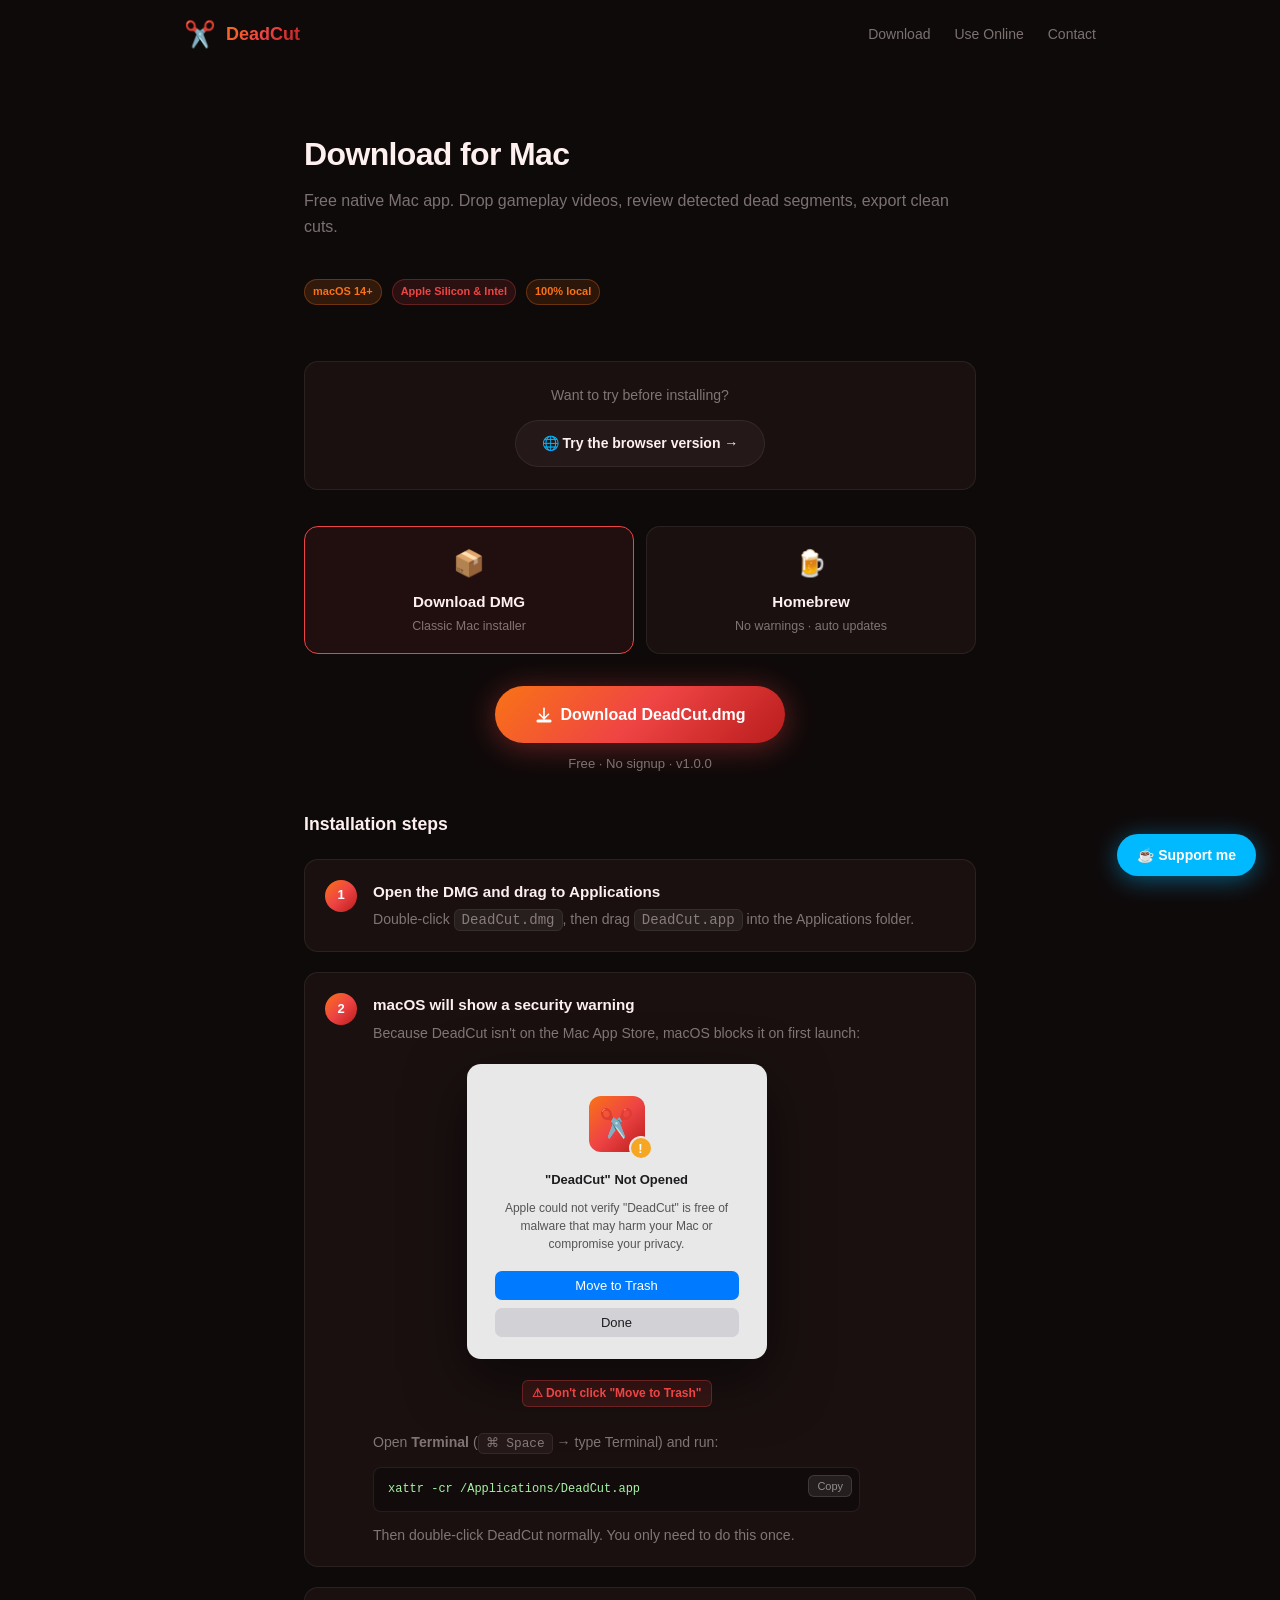
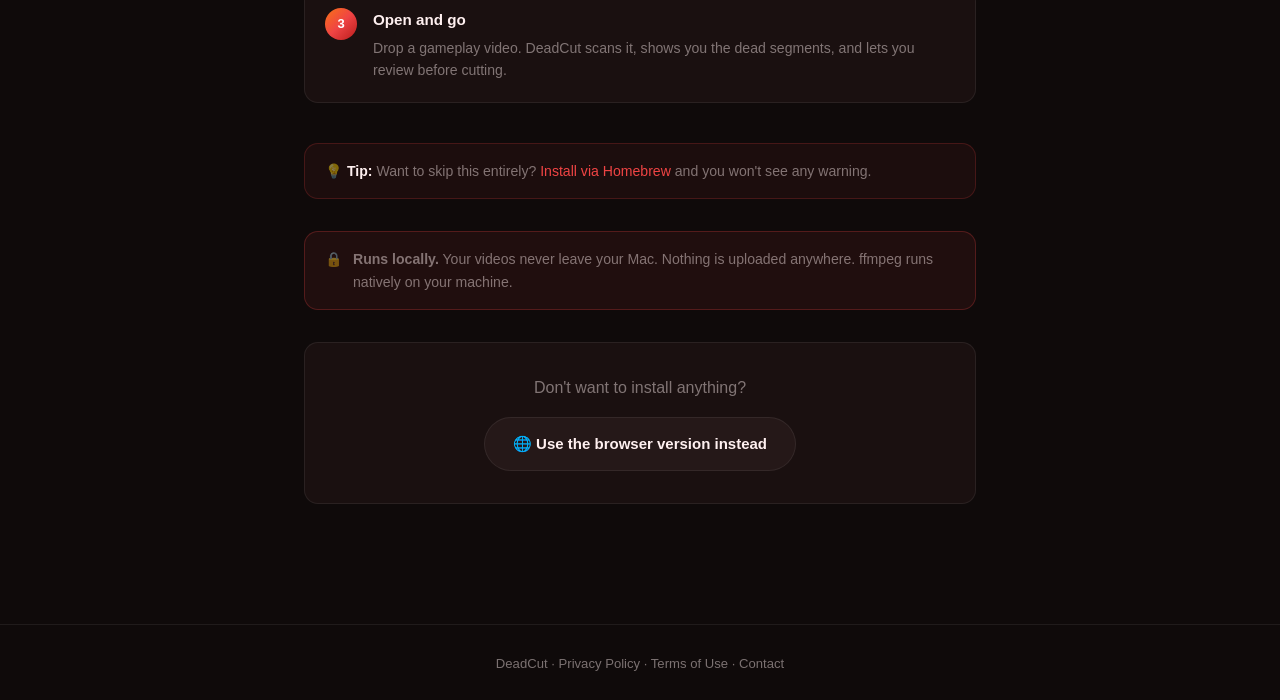
==== docs/download.html @ 61697d62 "Initial DeadCut website and docs" ====
<!DOCTYPE html>
<html lang="en">
<head>
  <meta charset="UTF-8" />
  <meta name="viewport" content="width=device-width, initial-scale=1.0" />
  <title>Download DeadCut for Mac</title>
  <meta name="description" content="Download DeadCut, free Mac app to auto-remove loading screens and dead air from gameplay videos." />
  <link rel="icon" type="image/png" href="icon.png" />
  <link rel="stylesheet" href="style.css" />
  <style>
    .step-body { min-width: 0; overflow: hidden; }
    .terminal-wrap { position:relative; margin:12px 0; }
    .terminal-block {
      background:rgba(0,0,0,0.3); border:1px solid rgba(255,255,255,0.08);
      border-radius:8px; padding:12px 14px; padding-right:44px;
      font-family:'SF Mono',Menlo,monospace; font-size:12px;
      color:#a5f3a5; white-space:pre-wrap; word-break:break-all; margin:0;
    }
    .copy-btn {
      position:absolute; top:8px; right:8px;
      background:rgba(255,255,255,0.08); border:1px solid rgba(255,255,255,0.12);
      border-radius:6px; padding:4px 8px; cursor:pointer;
      font-size:11px; color:rgba(255,255,255,0.5);
      transition:background .15s, color .15s;
    }
    .copy-btn:hover { background:rgba(255,255,255,0.15); color:#fff; }
    .copy-btn.copied { color:#a5f3a5; border-color:rgba(165,243,165,0.3); }
    kbd {
      background:var(--surface2); border:1px solid var(--border);
      border-radius:5px; padding:2px 7px; font-family:'SF Mono',Menlo,monospace; font-size:.8rem;
    }
    .gatekeeper-mock {
      background:#e8e8e8; border-radius:14px; padding:28px 28px 22px;
      max-width:300px; margin:20px auto;
      box-shadow:0 20px 60px rgba(0,0,0,0.5); text-align:center;
      font-family:-apple-system,BlinkMacSystemFont,sans-serif;
    }
    .gk-icon-wrap { width:64px; height:64px; margin:0 auto 14px; position:relative; display:flex; align-items:center; justify-content:center; }
    .gk-app-icon { width:56px; height:56px; background:linear-gradient(135deg,#f97316,#ef4444,#b91c1c); border-radius:12px; display:flex;align-items:center;justify-content:center;font-size:28px; }
    .gk-warn-badge { position:absolute; bottom:-4px; right:-4px; width:24px; height:24px; background:#f5a623; border-radius:50%; border:2px solid #e8e8e8; display:flex; align-items:center; justify-content:center; font-size:13px; font-weight:900; color:#fff; line-height:1; }
    .gk-title { font-size:13px; font-weight:700; color:#1d1d1f; margin-bottom:8px; }
    .gk-body { font-size:12px; color:#555; line-height:1.5; margin-bottom:18px; }
    .gk-btns { display:flex; flex-direction:column; gap:8px; }
    .gk-btn { padding:7px; border-radius:7px; font-size:13px; font-weight:500; border:none; cursor:default; }
    .gk-btn.primary { background:#007aff; color:#fff; }
    .gk-btn.secondary { background:#d1d1d6; color:#1d1d1f; }
    .gk-label { display:inline-block; background:rgba(239,68,68,0.12); color:#ef4444; border:1px solid rgba(239,68,68,0.3); border-radius:6px; font-size:.75rem; font-weight:600; padding:3px 9px; margin-bottom:14px; }
    .method-tabs { display:flex; gap:12px; margin-bottom:32px; }
    .method-tab { flex:1; padding:16px; border-radius:var(--radius); border:1.5px solid var(--border); background:var(--surface); cursor:pointer; text-align:center; transition:border-color .2s, background .2s; }
    .method-tab.active { border-color:var(--a2); background:rgba(239,68,68,0.08); }
    .method-tab .tab-icon { font-size:1.6rem; margin-bottom:6px; }
    .method-tab .tab-title { font-weight:700; font-size:.95rem; }
    .method-tab .tab-sub { font-size:.78rem; color:var(--muted); margin-top:3px; }
    .method-panel { display:none; }
    .method-panel.active { display:block; }
  </style>
</head>
<body>

<!-- ── Nav ───────────────────────────────────────────────────── -->
<nav class="nav">
  <a href="index.html" class="nav-logo">
    <span style="font-size:1.6rem;line-height:1;">✂️</span>
    <span class="nav-logo-text">DeadCut</span>
  </a>
  <div class="nav-links">
    <a href="download.html">Download</a>
    <a href="online.html">Use Online</a>
    <a href="contact.html">Contact</a>
  </div>
</nav>

<div class="page">

  <h1>Download for Mac</h1>
  <p>Free native Mac app. Drop gameplay videos, review detected dead segments, export clean cuts.</p>

  <div style="display:flex;gap:10px;flex-wrap:wrap;margin-bottom:36px;">
    <span class="badge">macOS 14+</span>
    <span class="badge" style="background:rgba(239,68,68,0.12);color:var(--a2);border-color:rgba(239,68,68,0.3);">Apple Silicon &amp; Intel</span>
    <span class="badge" style="background:rgba(249,115,22,0.12);color:var(--a1);border-color:rgba(249,115,22,0.3);">100% local</span>
  </div>

  <!-- Try browser version -->
  <div style="text-align:center;padding:22px;background:var(--surface);border:1px solid var(--border);border-radius:var(--radius);margin-bottom:36px;">
    <p style="color:var(--muted);font-size:.88rem;margin-bottom:14px;">Want to try before installing?</p>
    <a href="online.html" class="btn btn-secondary" style="font-size:14px;padding:11px 26px;">
      🌐 Try the browser version →
    </a>
  </div>

  <!-- Method Tabs -->
  <div class="method-tabs">
    <div class="method-tab active" onclick="switchTab('dmg')">
      <div class="tab-icon">📦</div>
      <div class="tab-title">Download DMG</div>
      <div class="tab-sub">Classic Mac installer</div>
    </div>
    <div class="method-tab" onclick="switchTab('brew')">
      <div class="tab-icon">🍺</div>
      <div class="tab-title">Homebrew</div>
      <div class="tab-sub">No warnings · auto updates</div>
    </div>
  </div>

  <!-- ── DMG Panel ──────────────────────────────────────────────── -->
  <div class="method-panel active" id="panel-dmg">

    <div style="text-align:center;margin-bottom:36px;">
      <a href="https://github.com/yooyplay/DeadCut/releases/latest/download/DeadCut.dmg"
         class="btn btn-primary" style="font-size:16px;padding:16px 40px;">
        <svg width="18" height="18" viewBox="0 0 24 24" fill="none" stroke="currentColor" stroke-width="2.2" stroke-linecap="round" stroke-linejoin="round"><path d="M12 17V3"/><path d="m6 11 6 6 6-6"/><rect x="3" y="19" width="18" height="2" rx="1"/></svg>
        Download DeadCut.dmg
      </a>
      <p style="margin-top:10px;color:var(--muted);font-size:.82rem;">Free · No signup · v1.0.0</p>
    </div>

    <h2 style="font-size:1.1rem;font-weight:700;margin-bottom:20px;">Installation steps</h2>
    <div class="steps">

      <div class="step">
        <div class="step-num">1</div>
        <div class="step-body">
          <h4>Open the DMG and drag to Applications</h4>
          <p>Double-click <code>DeadCut.dmg</code>, then drag <code>DeadCut.app</code> into the Applications folder.</p>
        </div>
      </div>

      <div class="step">
        <div class="step-num">2</div>
        <div class="step-body">
          <h4>macOS will show a security warning</h4>
          <p>Because DeadCut isn't on the Mac App Store, macOS blocks it on first launch:</p>

          <div class="gatekeeper-mock">
            <div class="gk-icon-wrap">
              <div class="gk-app-icon">✂️</div>
              <div class="gk-warn-badge">!</div>
            </div>
            <div class="gk-title">"DeadCut" Not Opened</div>
            <div class="gk-body">Apple could not verify "DeadCut" is free of malware that may harm your Mac or compromise your privacy.</div>
            <div class="gk-btns">
              <button class="gk-btn primary">Move to Trash</button>
              <button class="gk-btn secondary">Done</button>
            </div>
          </div>

          <div style="text-align:center;"><span class="gk-label">⚠ Don't click "Move to Trash"</span></div>

          <p style="margin-top:10px;">Open <strong>Terminal</strong> (<kbd>⌘ Space</kbd> → type Terminal) and run:</p>
          <div class="terminal-wrap"><pre class="terminal-block">xattr -cr /Applications/DeadCut.app</pre><button class="copy-btn" onclick="copyCode(this)">Copy</button></div>
          <p>Then double-click DeadCut normally. You only need to do this once.</p>
        </div>
      </div>

      <div class="step">
        <div class="step-num">3</div>
        <div class="step-body">
          <h4>Open and go</h4>
          <p>Drop a gameplay video. DeadCut scans it, shows you the dead segments, and lets you review before cutting.</p>
        </div>
      </div>

    </div>

    <div style="background:rgba(239,68,68,0.06);border:1px solid rgba(239,68,68,0.2);border-radius:var(--radius);padding:16px 20px;margin-top:8px;font-size:.88rem;color:var(--muted);">
      💡 <strong style="color:var(--text);">Tip:</strong> Want to skip this entirely?
      <a href="#" onclick="switchTab('brew');return false;" style="color:var(--a2);">Install via Homebrew</a> and you won't see any warning.
    </div>

  </div>

  <!-- ── Homebrew Panel ─────────────────────────────────────────── -->
  <div class="method-panel" id="panel-brew">

    <div style="background:var(--surface);border:1px solid var(--border);border-radius:var(--radius);padding:22px;margin-bottom:28px;">
      <h3 style="font-size:.95rem;font-weight:700;margin-bottom:8px;">🍺 What is Homebrew?</h3>
      <p style="font-size:.88rem;color:var(--muted);line-height:1.7;margin:0;">Homebrew is a free package manager for Mac used by millions of developers. You run a command in Terminal and it handles the download, checksum check, and install. No Gatekeeper warnings, and updating later is one command.</p>
    </div>

    <h2 style="font-size:1.1rem;font-weight:700;margin-bottom:20px;">Install via Homebrew</h2>
    <div class="steps">

      <div class="step">
        <div class="step-num">1</div>
        <div class="step-body">
          <h4>Install Homebrew (skip if you already have it)</h4>
          <p>Open Terminal (<kbd>⌘ Space</kbd> → type <em>Terminal</em>) and run:</p>
          <div class="terminal-wrap"><pre class="terminal-block">/bin/bash -c "$(curl -fsSL https://raw.githubusercontent.com/Homebrew/install/HEAD/install.sh)"</pre><button class="copy-btn" onclick="copyCode(this)">Copy</button></div>
        </div>
      </div>

      <div class="step">
        <div class="step-num">2</div>
        <div class="step-body">
          <h4>Install DeadCut</h4>
          <div class="terminal-wrap"><pre class="terminal-block">brew tap yooyplay/tap
brew trust yooyplay/tap
brew reinstall --cask deadcut
xattr -cr /Applications/DeadCut.app
open /Applications/DeadCut.app</pre><button class="copy-btn" onclick="copyCode(this)">Copy</button></div>
        </div>
      </div>

      <div class="step">
        <div class="step-num">3</div>
        <div class="step-body">
          <h4>Update anytime with one command</h4>
          <div class="terminal-wrap"><pre class="terminal-block">brew upgrade --cask deadcut</pre><button class="copy-btn" onclick="copyCode(this)">Copy</button></div>
        </div>
      </div>

    </div>

  </div>

  <!-- Privacy note -->
  <div class="warning" style="margin-top:32px;">
    <span>🔒</span>
    <div><strong>Runs locally.</strong> Your videos never leave your Mac. Nothing is uploaded anywhere. ffmpeg runs natively on your machine.</div>
  </div>

  <!-- Browser fallback -->
  <div style="text-align:center;padding:32px;background:var(--surface);border:1px solid var(--border);border-radius:var(--radius);margin-top:24px;">
    <p style="color:var(--muted);margin-bottom:16px;">Don't want to install anything?</p>
    <a href="online.html" class="btn btn-secondary">🌐 Use the browser version instead</a>
  </div>

</div>

<!-- ── Footer ─────────────────────────────────────────────────── -->
<footer>
  <p>DeadCut · <a href="privacy.html">Privacy Policy</a> · <a href="terms.html">Terms of Use</a> · <a href="contact.html">Contact</a></p>
</footer>

<!-- ── Ko-fi ───────────────────────────────────────────────────── -->
<a href="https://ko-fi.com/yooyplay" target="_blank" class="kofi-widget">☕ Support me</a>

<script>
function copyCode(btn) {
  var text = btn.previousElementSibling.innerText;
  navigator.clipboard.writeText(text).then(function() {
    btn.textContent = 'Copied!';
    btn.classList.add('copied');
    setTimeout(function() { btn.textContent = 'Copy'; btn.classList.remove('copied'); }, 2000);
  });
}
function switchTab(tab) {
  document.querySelectorAll('.method-tab').forEach(function(t, i) {
    t.classList.toggle('active', (tab === 'dmg' && i === 0) || (tab === 'brew' && i === 1));
  });
  document.getElementById('panel-dmg').classList.toggle('active', tab === 'dmg');
  document.getElementById('panel-brew').classList.toggle('active', tab === 'brew');
  window.scrollTo({top: 0, behavior: 'smooth'});
}
</script>

</body>
</html>
---- docs/style.css ----
/* ── Reset & Base ─────────────────────────────────────────────── */
*, *::before, *::after { box-sizing: border-box; margin: 0; padding: 0; }

:root {
  --bg:        #0f0a0a;
  --surface:   #1a1010;
  --surface2:  #251818;
  --border:    rgba(255,255,255,0.07);
  --text:      #fff0f0;
  --muted:     rgba(255,240,240,0.45);
  --a1:        #f97316;
  --a2:        #ef4444;
  --a3:        #b91c1c;
  --grad:      linear-gradient(135deg, #f97316, #ef4444, #b91c1c);
  --radius:    14px;
}

html { scroll-behavior: smooth; }

body {
  background: var(--bg);
  color: var(--text);
  font-family: -apple-system, BlinkMacSystemFont, "Segoe UI", sans-serif;
  font-size: 16px;
  line-height: 1.6;
  min-height: 100vh;
}

a { color: var(--a2); text-decoration: none; }
a:hover { text-decoration: underline; }

/* ── Ko-fi Widget ─────────────────────────────────────────────── */
.kofi-widget {
  position: fixed !important;
  bottom: 24px !important;
  right: 24px !important;
  z-index: 9999 !important;
  display: inline-flex !important;
  align-items: center;
  gap: 8px;
  background: #00b9fe !important;
  color: #fff !important;
  font-size: 14px;
  font-weight: 600;
  padding: 10px 20px;
  border-radius: 50px;
  text-decoration: none !important;
  box-shadow: 0 4px 24px rgba(0,185,254,0.45);
  transition: transform .2s, box-shadow .2s;
}
.kofi-widget:hover {
  transform: translateY(-2px);
  box-shadow: 0 8px 32px rgba(0,185,254,0.6);
  text-decoration: none !important;
  color: #fff !important;
}

/* ── Navbar ───────────────────────────────────────────────────── */
.nav {
  display: flex;
  align-items: center;
  justify-content: space-between;
  max-width: 960px;
  margin: 0 auto;
  padding: 20px 24px;
}
.nav-logo {
  display: flex;
  align-items: center;
  gap: 10px;
  font-weight: 700;
  font-size: 18px;
  color: var(--text);
  text-decoration: none;
}
.nav-logo img { width: 32px; height: 32px; border-radius: 8px; }
.nav-logo-text {
  background: var(--grad);
  -webkit-background-clip: text;
  -webkit-text-fill-color: transparent;
  background-clip: text;
}
.nav-links { display: flex; gap: 24px; }
.nav-links a { color: var(--muted); font-size: 14px; transition: color .2s; }
.nav-links a:hover { color: var(--text); text-decoration: none; }

/* ── Hero ─────────────────────────────────────────────────────── */
.hero {
  max-width: 960px;
  margin: 0 auto;
  padding: 72px 24px 64px;
  text-align: center;
}
.hero-icon {
  width: 100px;
  height: 100px;
  border-radius: 24px;
  box-shadow: 0 16px 60px rgba(239,68,68,0.35);
  margin: 0 auto 28px;
  display: block;
  background: var(--grad);
  display: flex;
  align-items: center;
  justify-content: center;
  font-size: 3rem;
}
.hero h1 {
  font-size: clamp(2rem, 5vw, 3.2rem);
  font-weight: 800;
  letter-spacing: -.02em;
  background: var(--grad);
  -webkit-background-clip: text;
  -webkit-text-fill-color: transparent;
  background-clip: text;
  margin-bottom: 16px;
}
.hero p {
  color: var(--muted);
  font-size: 1.1rem;
  max-width: 520px;
  margin: 0 auto 40px;
}

/* ── CTA Buttons ──────────────────────────────────────────────── */
.cta-row {
  display: flex;
  gap: 16px;
  justify-content: center;
  flex-wrap: wrap;
}
.btn {
  display: inline-flex;
  align-items: center;
  gap: 8px;
  padding: 14px 28px;
  border-radius: 50px;
  font-size: 15px;
  font-weight: 600;
  cursor: pointer;
  transition: transform .2s, box-shadow .2s, opacity .2s;
  text-decoration: none;
  border: none;
}
.btn:hover { transform: translateY(-2px); text-decoration: none; }
.btn-primary {
  background: var(--grad);
  color: #fff;
  box-shadow: 0 4px 30px rgba(239,68,68,0.4);
}
.btn-primary:hover { box-shadow: 0 8px 40px rgba(239,68,68,0.55); }
.btn-secondary {
  background: var(--surface2);
  color: var(--text);
  border: 1px solid var(--border);
}
.btn-secondary:hover { border-color: rgba(255,255,255,0.2); }
.btn:disabled { opacity: .5; cursor: not-allowed; transform: none !important; }

/* ── Cards ────────────────────────────────────────────────────── */
.cards {
  display: grid;
  grid-template-columns: repeat(auto-fit, minmax(280px, 1fr));
  gap: 20px;
  max-width: 960px;
  margin: 0 auto;
  padding: 0 24px 80px;
}
.card {
  background: var(--surface);
  border: 1px solid var(--border);
  border-radius: var(--radius);
  padding: 32px 28px;
  transition: border-color .2s, transform .2s;
}
.card:hover { border-color: rgba(255,255,255,0.14); transform: translateY(-2px); }
.card-icon { font-size: 2rem; margin-bottom: 14px; }
.card h3 { font-size: 1.15rem; font-weight: 700; margin-bottom: 8px; }
.card p { color: var(--muted); font-size: .9rem; margin-bottom: 20px; }
.badge {
  display: inline-block;
  font-size: 11px;
  font-weight: 600;
  padding: 3px 8px;
  border-radius: 20px;
  background: rgba(249,115,22,0.15);
  color: var(--a1);
  border: 1px solid rgba(249,115,22,0.3);
  margin-bottom: 20px;
}

/* ── Feature Grid ─────────────────────────────────────────────── */
.features {
  max-width: 960px;
  margin: 0 auto 80px;
  padding: 0 24px;
}
.features h2 {
  text-align: center;
  font-size: 1.5rem;
  font-weight: 700;
  margin-bottom: 32px;
  color: var(--muted);
}
.features-grid {
  display: grid;
  grid-template-columns: repeat(auto-fit, minmax(200px, 1fr));
  gap: 12px;
}
.feat {
  background: var(--surface);
  border: 1px solid var(--border);
  border-radius: 10px;
  padding: 16px 18px;
  font-size: .88rem;
  display: flex;
  align-items: center;
  gap: 10px;
  color: var(--muted);
}
.feat span { font-size: 1.1rem; }

/* ── Page (download / online) ─────────────────────────────────── */
.page {
  max-width: 720px;
  margin: 0 auto;
  padding: 60px 24px 120px;
}
.page h1 {
  font-size: 2rem;
  font-weight: 800;
  letter-spacing: -.02em;
  margin-bottom: 8px;
}
.page > p { color: var(--muted); margin-bottom: 40px; }

/* Steps */
.steps { display: flex; flex-direction: column; gap: 20px; margin-bottom: 40px; }
.step {
  display: flex;
  gap: 16px;
  background: var(--surface);
  border: 1px solid var(--border);
  border-radius: var(--radius);
  padding: 20px;
}
.step-num {
  width: 32px; height: 32px;
  border-radius: 50%;
  background: var(--grad);
  display: flex; align-items: center; justify-content: center;
  font-size: 13px; font-weight: 700; color: #fff;
  flex-shrink: 0;
}
.step-body h4 { font-size: .95rem; font-weight: 700; margin-bottom: 4px; }
.step-body p, .step-body code { color: var(--muted); font-size: .88rem; }
code {
  background: rgba(255,255,255,0.06);
  border: 1px solid var(--border);
  border-radius: 6px;
  padding: 2px 7px;
  font-family: "SF Mono", Menlo, monospace;
  font-size: .83rem;
}

/* Warning box */
.warning {
  background: rgba(239,68,68,0.08);
  border: 1px solid rgba(239,68,68,0.25);
  border-radius: var(--radius);
  padding: 16px 20px;
  font-size: .88rem;
  color: var(--muted);
  margin-bottom: 32px;
  display: flex;
  gap: 10px;
}

/* ── Online tool ──────────────────────────────────────────────── */
.drop-zone {
  border: 2px dashed var(--border);
  border-radius: var(--radius);
  padding: 60px 24px;
  text-align: center;
  cursor: pointer;
  transition: border-color .2s, background .2s;
  margin-bottom: 28px;
  position: relative;
}
.drop-zone.dragover {
  border-color: var(--a2);
  background: rgba(239,68,68,0.05);
}
.drop-zone input[type=file] {
  position: absolute; inset: 0; opacity: 0; cursor: pointer; width: 100%; height: 100%;
}
.drop-zone-icon { font-size: 3rem; margin-bottom: 12px; }
.drop-zone h3 { font-size: 1.1rem; font-weight: 600; margin-bottom: 6px; }
.drop-zone p { color: var(--muted); font-size: .9rem; }

.progress-wrap {
  background: var(--surface);
  border: 1px solid var(--border);
  border-radius: var(--radius);
  padding: 24px;
  margin-bottom: 20px;
  display: none;
}
.progress-wrap.visible { display: block; }
.progress-label { font-size: .88rem; color: var(--muted); margin-bottom: 10px; }
.progress-bar-bg {
  background: var(--surface2);
  border-radius: 99px;
  height: 6px;
  overflow: hidden;
}
.progress-bar {
  height: 100%;
  border-radius: 99px;
  background: var(--grad);
  width: 0%;
  transition: width .3s;
}

/* Segment list */
.segment-item {
  display: flex;
  align-items: center;
  gap: 12px;
  padding: 12px 16px;
  background: var(--surface);
  border: 1px solid var(--border);
  border-radius: 10px;
  font-size: .84rem;
  color: var(--muted);
  transition: border-color .15s;
}
.segment-item.selected { border-color: rgba(239,68,68,0.4); }
.segment-item .seg-time { font-family: "SF Mono", Menlo, monospace; font-size: .8rem; white-space: nowrap; }
.segment-item .seg-dur  { color: var(--a2); font-weight: 600; white-space: nowrap; }
.segment-item .seg-type { flex: 1; }
.seg-toggle {
  width: 36px; height: 20px;
  background: var(--surface2);
  border: 1.5px solid var(--border);
  border-radius: 99px;
  position: relative;
  cursor: pointer;
  transition: background .2s, border-color .2s;
  flex-shrink: 0;
}
.seg-toggle::after {
  content: '';
  position: absolute;
  top: 2px; left: 2px;
  width: 12px; height: 12px;
  border-radius: 50%;
  background: var(--muted);
  transition: transform .2s, background .2s;
}
.seg-toggle.on { background: rgba(239,68,68,0.25); border-color: var(--a2); }
.seg-toggle.on::after { transform: translateX(16px); background: var(--a2); }

/* ── Footer ───────────────────────────────────────────────────── */
footer {
  border-top: 1px solid var(--border);
  text-align: center;
  padding: 28px;
  color: var(--muted);
  font-size: .82rem;
}
footer a { color: var(--muted); }
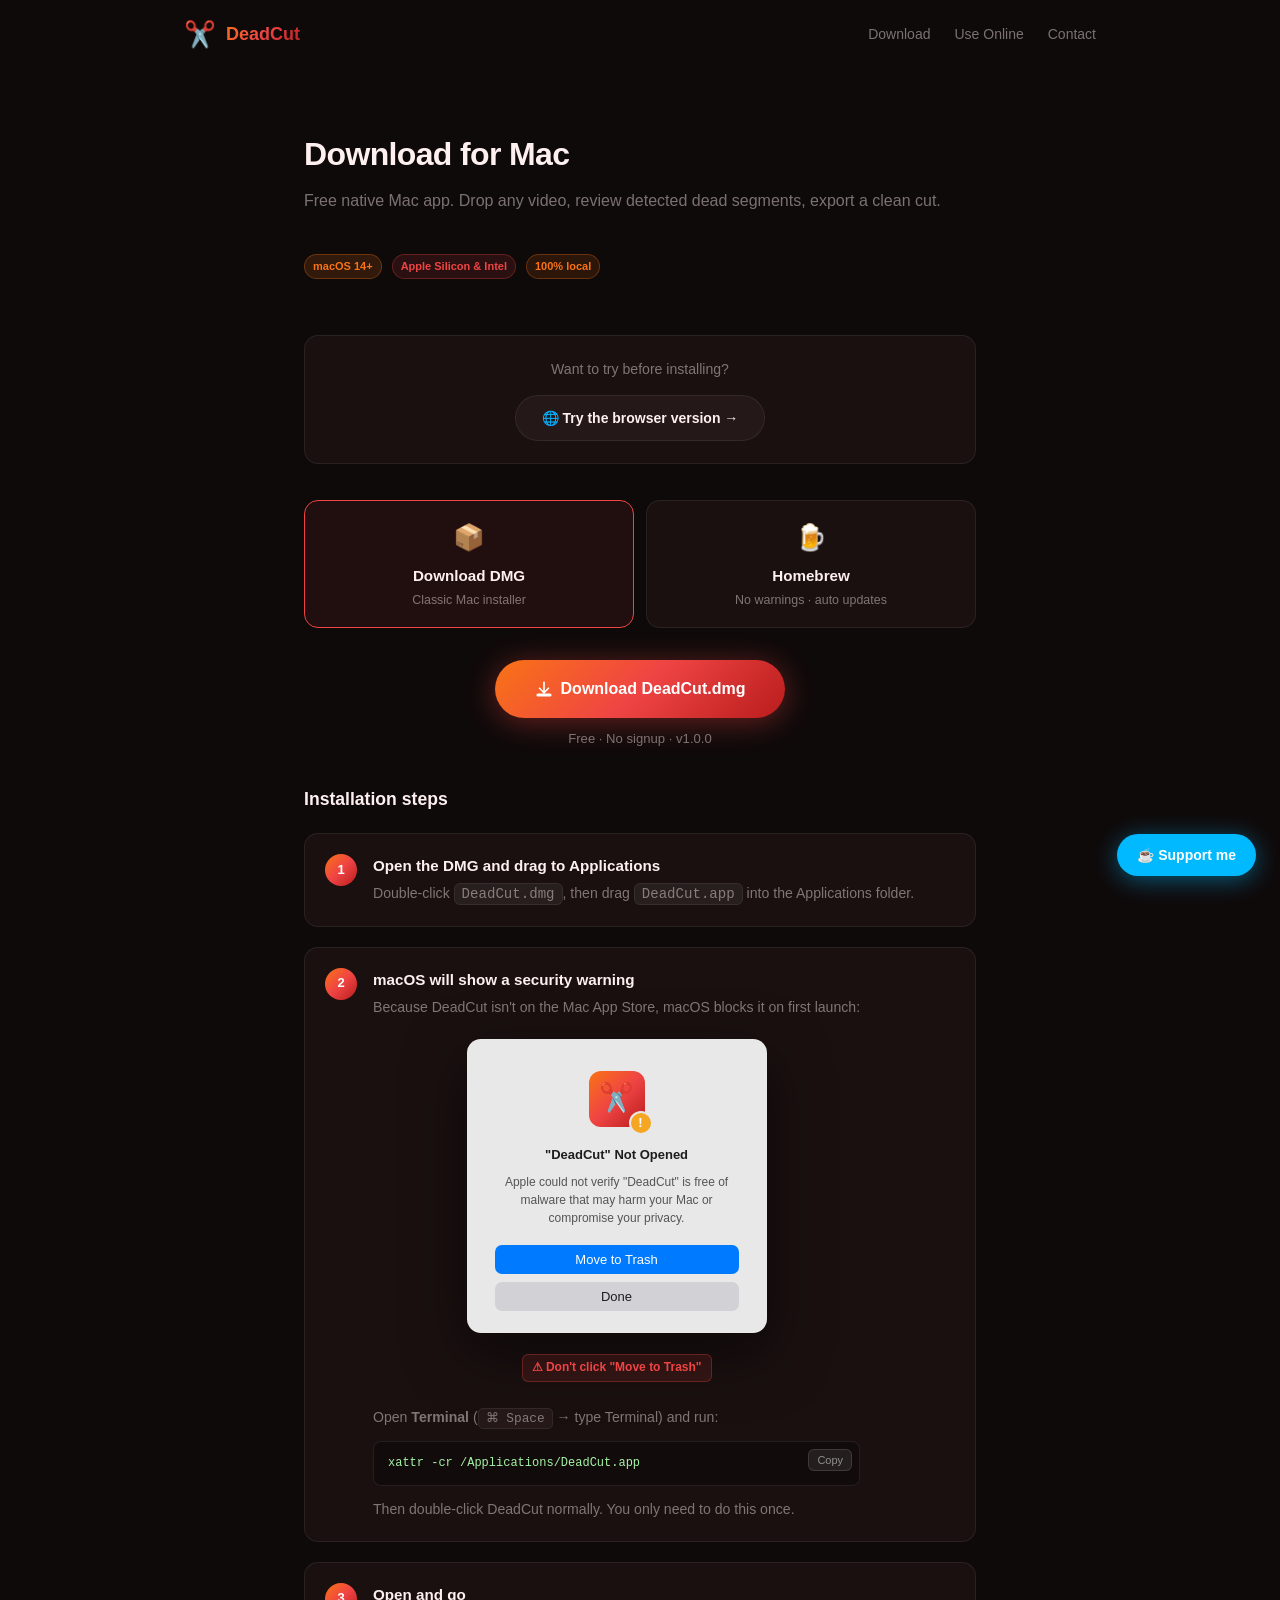
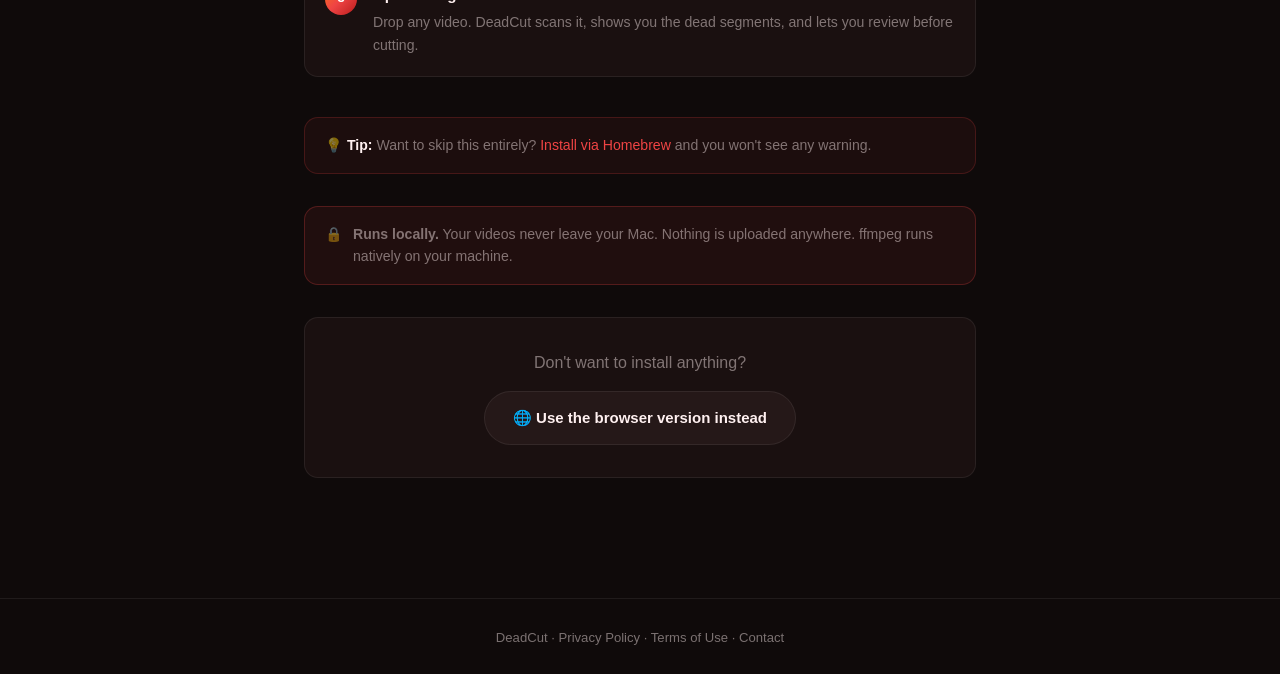
==== commit 673f0427: "Remove gameplay references, fix for any video" ====
--- a/docs/download.html
+++ b/docs/download.html
@@ -4,7 +4,7 @@
   <meta charset="UTF-8" />
   <meta name="viewport" content="width=device-width, initial-scale=1.0" />
   <title>Download DeadCut for Mac</title>
-  <meta name="description" content="Download DeadCut, free Mac app to auto-remove loading screens and dead air from gameplay videos." />
+  <meta name="description" content="Download DeadCut, free Mac app to auto-remove dead air from any video." />
   <link rel="icon" type="image/png" href="icon.png" />
   <link rel="stylesheet" href="style.css" />
   <style>
@@ -73,7 +73,7 @@
 <div class="page">
 
   <h1>Download for Mac</h1>
-  <p>Free native Mac app. Drop gameplay videos, review detected dead segments, export clean cuts.</p>
+  <p>Free native Mac app. Drop any video, review detected dead segments, export a clean cut.</p>
 
   <div style="display:flex;gap:10px;flex-wrap:wrap;margin-bottom:36px;">
     <span class="badge">macOS 14+</span>
@@ -157,7 +157,7 @@
         <div class="step-num">3</div>
         <div class="step-body">
           <h4>Open and go</h4>
-          <p>Drop a gameplay video. DeadCut scans it, shows you the dead segments, and lets you review before cutting.</p>
+          <p>Drop any video. DeadCut scans it, shows you the dead segments, and lets you review before cutting.</p>
         </div>
       </div>
 
